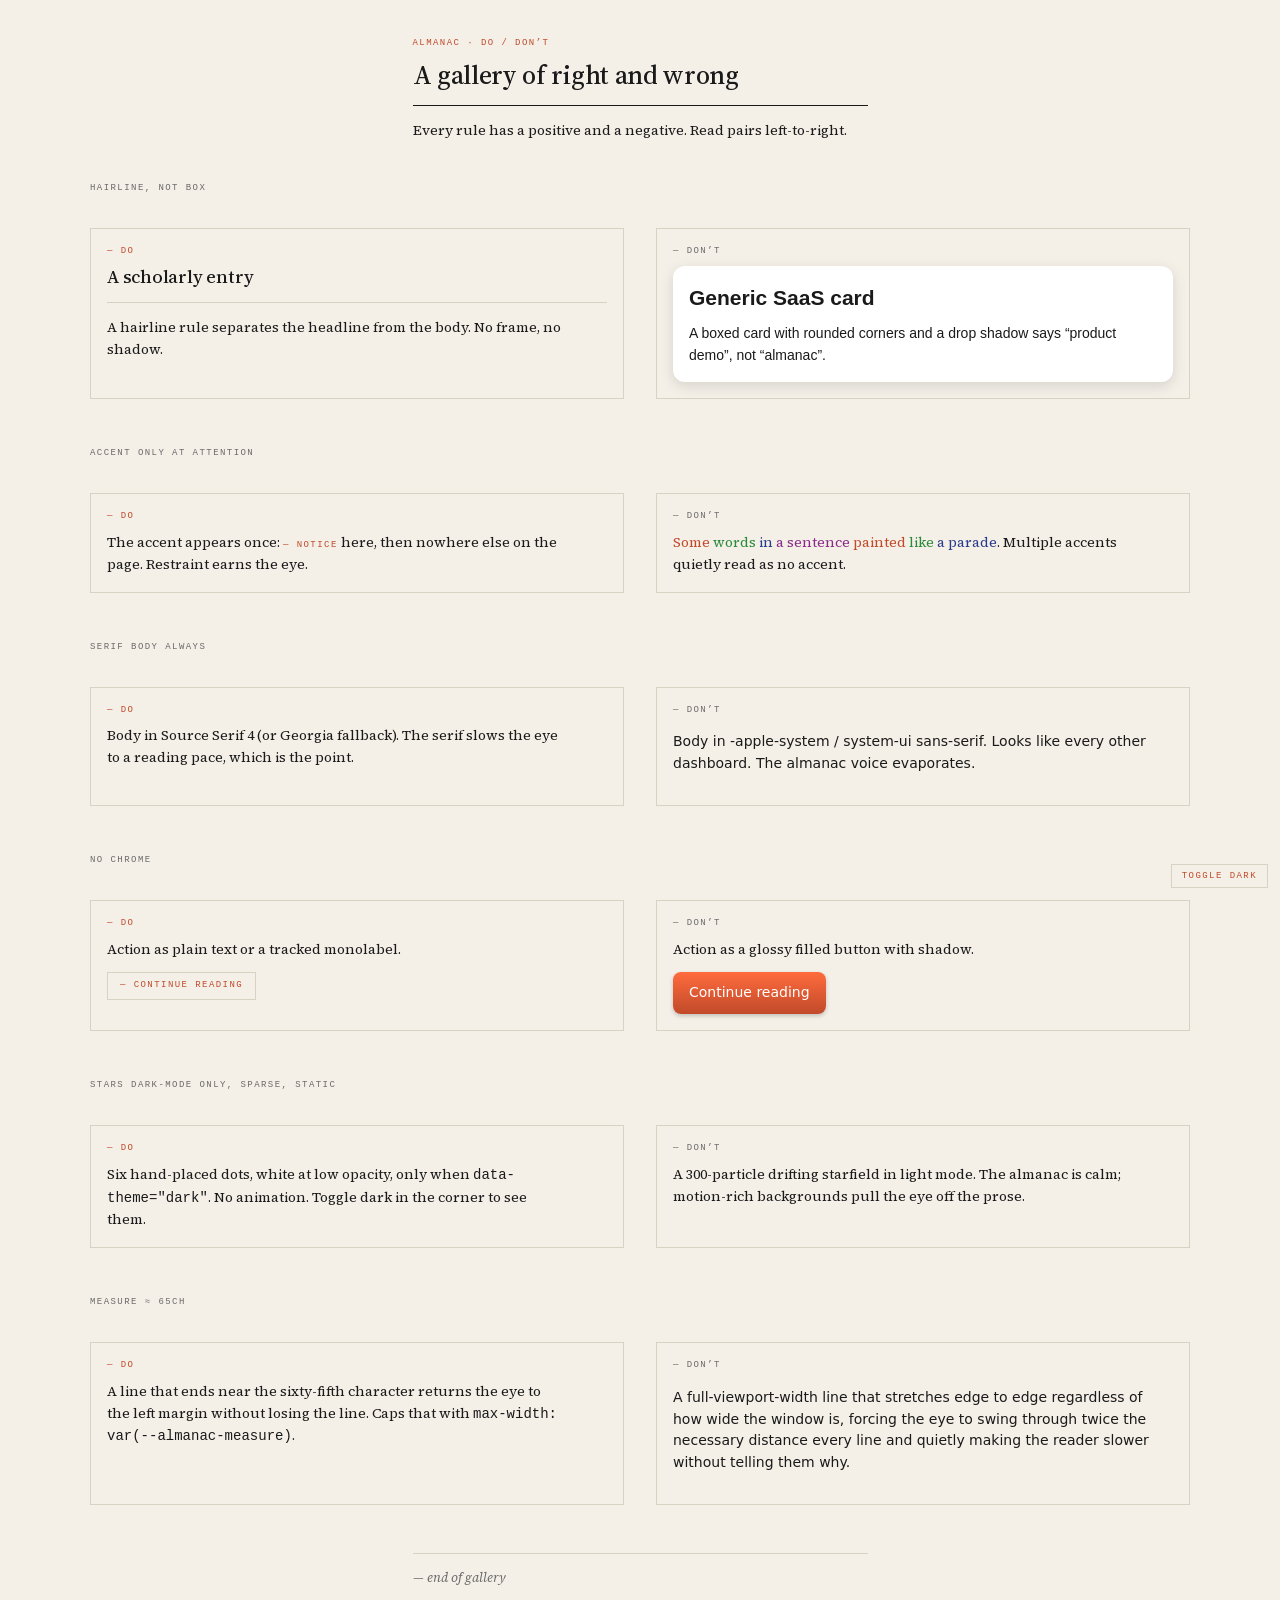
==== examples/web/gallery.html @ 85ac693a "Initial commit: Almanac design system v1.0 A small, cross-medium port of the SleeperChat iOS Almanac" ====
<!doctype html>
<!--
  gallery.html — side-by-side do/don't pairs.
  This file is deliberately the most concrete thing in the repo: every rule
  in DESIGN.md should be visible here as a "do" next to a "don't."
-->
<html lang="en" data-theme="light">
<head>
  <meta charset="utf-8">
  <meta name="viewport" content="width=device-width, initial-scale=1">
  <title>Almanac · Do / Don&rsquo;t</title>
  <link rel="stylesheet" href="../../tokens/tokens.css">
  <link rel="stylesheet" href="../../components/web/almanac.css">
  <style>
    /* Gallery-only layout. Not part of the design system. */
    .gallery-grid {
      display: grid;
      grid-template-columns: 1fr 1fr;
      gap: 32px;
      max-width: 1100px;
      margin: 0 auto;
    }
    .pair { display: contents; }
    .pair > .col { padding: 16px; border: 1px solid var(--almanac-rule-line); }
    .pair-title {
      grid-column: 1 / -1;
      font-family: var(--almanac-mono);
      font-size: 9px;
      letter-spacing: 0.16em;
      text-transform: uppercase;
      color: var(--almanac-fg-mute);
      margin-top: 16px;
    }
    .label {
      font-family: var(--almanac-mono);
      font-size: 9px;
      letter-spacing: 0.16em;
      text-transform: uppercase;
      margin-bottom: 8px;
      display: block;
    }
    .label.do  { color: var(--almanac-accent); }
    .label.dont { color: var(--almanac-fg-mute); }

    /* "Don't" demo styles — deliberately wrong. */
    .bad-card {
      background: white;
      border-radius: 12px;
      padding: 16px;
      box-shadow: 0 4px 14px rgba(0,0,0,0.12);
    }
    .bad-button {
      display: inline-block;
      padding: 10px 16px;
      background: linear-gradient(180deg, #ff6b3d, #c14a2a);
      color: white;
      border-radius: 8px;
      box-shadow: 0 2px 4px rgba(0,0,0,0.2);
      font-family: -apple-system, system-ui, sans-serif;
    }
    .bad-body {
      font-family: -apple-system, system-ui, sans-serif;
      max-width: none;
    }
    .bad-rainbow .a { color: #c14a2a; }
    .bad-rainbow .b { color: #2a8a3a; }
    .bad-rainbow .c { color: #2a3a8a; }
    .bad-rainbow .d { color: #8a2a8a; }
  </style>
</head>
<body class="almanac-page">

  <header class="almanac-prose">
    <span class="almanac-monolabel">Almanac · Do / Don&rsquo;t</span>
    <h1 class="almanac-headline" style="margin-top: 8px;">A gallery of right and wrong</h1>
    <hr class="almanac-header-divider">
    <p class="almanac-body">Every rule has a positive and a negative. Read pairs left-to-right.</p>
  </header>

  <main class="gallery-grid" style="margin-top: 24px;">

    <div class="pair-title">Hairline, not box</div>
    <div class="pair">
      <div class="col">
        <span class="label do">— DO</span>
        <h2 class="almanac-headline" style="font-size: 18px;">A scholarly entry</h2>
        <hr class="almanac-divider">
        <p class="almanac-body">A hairline rule separates the headline from the body. No frame, no shadow.</p>
      </div>
      <div class="col">
        <span class="label dont">— DON&rsquo;T</span>
        <div class="bad-card">
          <h2 style="margin: 0; font-family: -apple-system, sans-serif;">Generic SaaS card</h2>
          <p style="font-family: -apple-system, sans-serif; margin: 8px 0 0;">A boxed card with rounded corners and a drop shadow says &ldquo;product demo&rdquo;, not &ldquo;almanac&rdquo;.</p>
        </div>
      </div>
    </div>

    <div class="pair-title">Accent only at attention</div>
    <div class="pair">
      <div class="col">
        <span class="label do">— DO</span>
        <p class="almanac-body">
          The accent appears once: <span class="almanac-monolabel">— NOTICE</span>
          here, then nowhere else on the page. Restraint earns the eye.
        </p>
      </div>
      <div class="col bad-rainbow">
        <span class="label dont">— DON&rsquo;T</span>
        <p class="almanac-body">
          <span class="a">Some</span> <span class="b">words</span> <span class="c">in</span>
          <span class="d">a sentence</span> <span class="a">painted</span> <span class="b">like</span>
          <span class="c">a parade</span>. Multiple accents quietly read as no accent.
        </p>
      </div>
    </div>

    <div class="pair-title">Serif body always</div>
    <div class="pair">
      <div class="col">
        <span class="label do">— DO</span>
        <p class="almanac-body">
          Body in Source Serif 4 (or Georgia fallback). The serif slows the eye
          to a reading pace, which is the point.
        </p>
      </div>
      <div class="col">
        <span class="label dont">— DON&rsquo;T</span>
        <p class="bad-body">
          Body in -apple-system / system-ui sans-serif. Looks like every other
          dashboard. The almanac voice evaporates.
        </p>
      </div>
    </div>

    <div class="pair-title">No chrome</div>
    <div class="pair">
      <div class="col">
        <span class="label do">— DO</span>
        <p class="almanac-body" style="margin-bottom: 12px;">
          Action as plain text or a tracked monolabel.
        </p>
        <span class="almanac-monolabel" style="display: inline-block; padding: 6px 12px; border: 1px solid var(--almanac-rule-line);">— Continue reading</span>
      </div>
      <div class="col">
        <span class="label dont">— DON&rsquo;T</span>
        <p class="almanac-body" style="margin-bottom: 12px;">Action as a glossy filled button with shadow.</p>
        <span class="bad-button">Continue reading</span>
      </div>
    </div>

    <div class="pair-title">Stars dark-mode only, sparse, static</div>
    <div class="pair">
      <div class="col">
        <span class="label do">— DO</span>
        <p class="almanac-body">
          Six hand-placed dots, white at low opacity, only when
          <code>data-theme=&quot;dark&quot;</code>. No animation. Toggle
          dark in the corner to see them.
        </p>
      </div>
      <div class="col">
        <span class="label dont">— DON&rsquo;T</span>
        <p class="almanac-body">
          A 300-particle drifting starfield in light mode. The almanac is calm;
          motion-rich backgrounds pull the eye off the prose.
        </p>
      </div>
    </div>

    <div class="pair-title">Measure ≈ 65ch</div>
    <div class="pair">
      <div class="col">
        <span class="label do">— DO</span>
        <p class="almanac-body">
          A line that ends near the sixty-fifth character returns the eye to the
          left margin without losing the line. Caps that with <code>max-width:
          var(--almanac-measure)</code>.
        </p>
      </div>
      <div class="col">
        <span class="label dont">— DON&rsquo;T</span>
        <p class="bad-body" style="max-width: none;">
          A full-viewport-width line that stretches edge to edge regardless of how wide the window is, forcing the eye to swing through twice the necessary distance every line and quietly making the reader slower without telling them why.
        </p>
      </div>
    </div>

  </main>

  <footer class="almanac-prose" style="margin-top: 48px;">
    <hr class="almanac-divider">
    <p class="almanac-italic">— end of gallery</p>
  </footer>

  <button id="theme-toggle"
    style="position: fixed; bottom: 12px; right: 12px; font-family: var(--almanac-mono); font-size: 9px; letter-spacing: 0.16em; text-transform: uppercase; color: var(--almanac-accent); background: transparent; border: 1px solid var(--almanac-rule-line); padding: 6px 10px; cursor: pointer;">
    Toggle dark
  </button>
  <script>
    document.getElementById("theme-toggle").addEventListener("click", () => {
      const r = document.documentElement;
      r.setAttribute("data-theme", r.getAttribute("data-theme") === "dark" ? "light" : "dark");
    });
  </script>
</body>
</html>
---- tokens/tokens.css ----
/* GENERATED FROM tokens/tokens.json — DO NOT HAND-EDIT.
   Run `node scripts/generate.mjs` to refresh. (CSS custom properties) */

@font-face {
  font-family: 'Source Serif 4';
  src: url('../assets/fonts/source-serif-4-variable.woff2') format('woff2-variations');
  font-weight: 200 900;
  font-style: normal;
  font-display: swap;
}
@font-face {
  font-family: 'Source Serif 4';
  src: url('../assets/fonts/source-serif-4-italic-variable.woff2') format('woff2-variations');
  font-weight: 200 900;
  font-style: italic;
  font-display: swap;
}

:root {
  /* light palette */
  --almanac-paper:        #f4f0e8;
  --almanac-ink:          #1a1a1a;
  --almanac-mute:         #6a6a6a;
  --almanac-rust:         #c14a2a;
  --almanac-rule:         #d8d2c4;

  --almanac-bg:           var(--almanac-paper);
  --almanac-fg:           var(--almanac-ink);
  --almanac-fg-mute:      var(--almanac-mute);
  --almanac-accent:       var(--almanac-rust);
  --almanac-rule-line:    var(--almanac-rule);
  --almanac-header-rule:  var(--almanac-ink);
  --almanac-glow:         transparent;
  --almanac-night-top:    #161b24;
  --almanac-night-bottom: #0e1219;

  /* type */
  --almanac-serif:        "Source Serif 4", Georgia, "Iowan Old Style", Charter, serif;
  --almanac-mono:         "SF Mono", ui-monospace, Menlo, Consolas, monospace;
  --almanac-size-headline: 26px;
  --almanac-size-body:     14px;
  --almanac-size-italic:   13px;
  --almanac-size-monolabel: 9px;
  --almanac-line-headline: 1.2;
  --almanac-line-body:     1.55;
  --almanac-track-monolabel: 0.16em;
  --almanac-track-headline:  -0.012em;
  --almanac-measure:        65ch;

  /* space */
  --almanac-gutter:      22px;
  --almanac-section-gap: 14px;
  --almanac-hairline:    1px;

  /* motion */
  --almanac-cursor-blink: 1s;
}

/* Explicit dark via class or [data-theme="dark"] (preferred for SSR / manual toggles). */
:root.dark, :root[data-theme="dark"] {
  --almanac-bg:           var(--almanac-night-bottom);
  --almanac-fg:           #ebe4d4;
  --almanac-fg-mute:      #7a8a9a;
  --almanac-accent:       #d4a574;
  --almanac-rule-line:    rgba(255, 255, 255, 0.10);
  --almanac-header-rule:  rgba(235, 228, 212, 0.18);
  --almanac-glow:         rgba(212, 165, 116, 0.25);
}

/* OS-level preference, when no explicit toggle is set. */
@media (prefers-color-scheme: dark) {
  :root:not(.light):not([data-theme="light"]) {
    --almanac-bg:           var(--almanac-night-bottom);
    --almanac-fg:           #ebe4d4;
    --almanac-fg-mute:      #7a8a9a;
    --almanac-accent:       #d4a574;
    --almanac-rule-line:    rgba(255, 255, 255, 0.10);
    --almanac-header-rule:  rgba(235, 228, 212, 0.18);
    --almanac-glow:         rgba(212, 165, 116, 0.25);
  }
}
---- components/web/almanac.css ----
/*
  almanac.css — the Almanac component layer.
  Depends on tokens/tokens.css for variables and font-faces.
  Drop both into a page like:
    <link rel="stylesheet" href="/almanac-design/tokens/tokens.css">
    <link rel="stylesheet" href="/almanac-design/components/web/almanac.css">

  All components are class-based (no element resets beyond <body>).
  The :root.dark / [data-theme="dark"] toggle controls the palette.
*/

/* ---------- Page ----------------------------------------------------- */

.almanac-page {
  background: var(--almanac-bg);
  color: var(--almanac-fg);
  font-family: var(--almanac-serif);
  font-size: var(--almanac-size-body);
  line-height: var(--almanac-line-body);
  min-height: 100vh;
  padding: var(--almanac-gutter);
  position: relative;
  overflow-x: hidden;
}

/* Night sky gradient — only in dark mode. The body uses this as background. */
:root.dark .almanac-page,
:root[data-theme="dark"] .almanac-page {
  background:
    linear-gradient(to bottom,
      var(--almanac-night-top) 0%,
      var(--almanac-night-bottom) 100%);
}
@media (prefers-color-scheme: dark) {
  :root:not(.light):not([data-theme="light"]) .almanac-page {
    background:
      linear-gradient(to bottom,
        var(--almanac-night-top) 0%,
        var(--almanac-night-bottom) 100%);
  }
}

/* ---------- Starfield ------------------------------------------------ */

.almanac-starfield {
  position: absolute;
  inset: 0;
  pointer-events: none;
  z-index: 0;
  display: none;  /* hidden by default; shown only in dark mode */
}
:root.dark .almanac-starfield,
:root[data-theme="dark"] .almanac-starfield {
  display: block;
}
@media (prefers-color-scheme: dark) {
  :root:not(.light):not([data-theme="light"]) .almanac-starfield {
    display: block;
  }
}

/* All page content sits above the starfield */
.almanac-page > * {
  position: relative;
  z-index: 1;
}

/* ---------- Type primitives ----------------------------------------- */

.almanac-headline {
  font-family: var(--almanac-serif);
  font-size: var(--almanac-size-headline);
  line-height: var(--almanac-line-headline);
  letter-spacing: var(--almanac-track-headline);
  font-weight: 500;
  color: var(--almanac-fg);
  margin: 0;
}

.almanac-body {
  font-family: var(--almanac-serif);
  font-size: var(--almanac-size-body);
  line-height: var(--almanac-line-body);
  color: var(--almanac-fg);
  max-width: var(--almanac-measure);
  margin: 0;
}

.almanac-italic {
  font-style: italic;
  font-size: var(--almanac-size-italic);
  color: var(--almanac-fg-mute);
}

.almanac-mute {
  color: var(--almanac-fg-mute);
}

/* The MonoLabel — uppercase tracked tiny mono, accent color, dark-mode glow. */
.almanac-monolabel {
  font-family: var(--almanac-mono);
  font-size: var(--almanac-size-monolabel);
  letter-spacing: var(--almanac-track-monolabel);
  text-transform: uppercase;
  color: var(--almanac-accent);
  text-shadow: 0 0 4px var(--almanac-glow);
  font-weight: 500;
}

/* ---------- Rules / Dividers ---------------------------------------- */

.almanac-divider {
  height: var(--almanac-hairline);
  background: var(--almanac-rule-line);
  border: 0;
  margin: var(--almanac-section-gap) 0;
}

.almanac-header-divider {
  height: var(--almanac-hairline);
  background: var(--almanac-header-rule);
  border: 0;
  margin: var(--almanac-section-gap) 0;
}

/* ---------- Glyph --------------------------------------------------- */

.almanac-glyph {
  display: inline-block;
  width: 56px;
  height: 40px;
  color: var(--almanac-fg);
}
.almanac-glyph svg {
  width: 100%;
  height: 100%;
  display: block;
}

/* ---------- Chat column (the YOU / AGENT pattern) -------------------- */

.almanac-chat {
  max-width: var(--almanac-measure);
  margin: 0 auto;
  display: flex;
  flex-direction: column;
  gap: calc(var(--almanac-section-gap) * 1.5);
}

.almanac-chat-turn {
  display: flex;
  flex-direction: column;
  gap: 6px;
}

.almanac-chat-turn .speaker { display: block; }

/* You: italic body */
.almanac-chat-turn--you .body {
  font-family: var(--almanac-serif);
  font-style: italic;
  font-size: var(--almanac-size-italic);
  line-height: var(--almanac-line-body);
  color: var(--almanac-fg-mute);
}

/* Agent: roman body */
.almanac-chat-turn--agent .body {
  font-family: var(--almanac-serif);
  font-size: var(--almanac-size-body);
  line-height: var(--almanac-line-body);
  color: var(--almanac-fg);
}

/* Streaming cursor — 2px accent rectangle, blinks at cursorBlinkHz. */
.almanac-cursor {
  display: inline-block;
  width: 2px;
  height: 1em;
  vertical-align: -0.15em;
  background: var(--almanac-accent);
  margin-left: 2px;
  animation: almanac-blink var(--almanac-cursor-blink, 1s) steps(1, end) infinite;
}
@keyframes almanac-blink {
  0%, 50%   { opacity: 1; }
  50.01%, 100% { opacity: 0; }
}
@media (prefers-reduced-motion: reduce) {
  .almanac-cursor { animation: none; opacity: 1; }
}

/* ---------- Layout helpers ------------------------------------------ */

.almanac-prose {
  max-width: var(--almanac-measure);
  margin-left: auto;
  margin-right: auto;
}

.almanac-prose > * + * {
  margin-top: 1em;
}

.almanac-section + .almanac-section {
  margin-top: calc(var(--almanac-section-gap) * 2);
}

/* Links — inherited from text, accent-underlined on hover only. */
.almanac-page a {
  color: inherit;
  text-decoration-color: var(--almanac-rule-line);
  text-underline-offset: 0.2em;
}
.almanac-page a:hover {
  text-decoration-color: var(--almanac-accent);
}
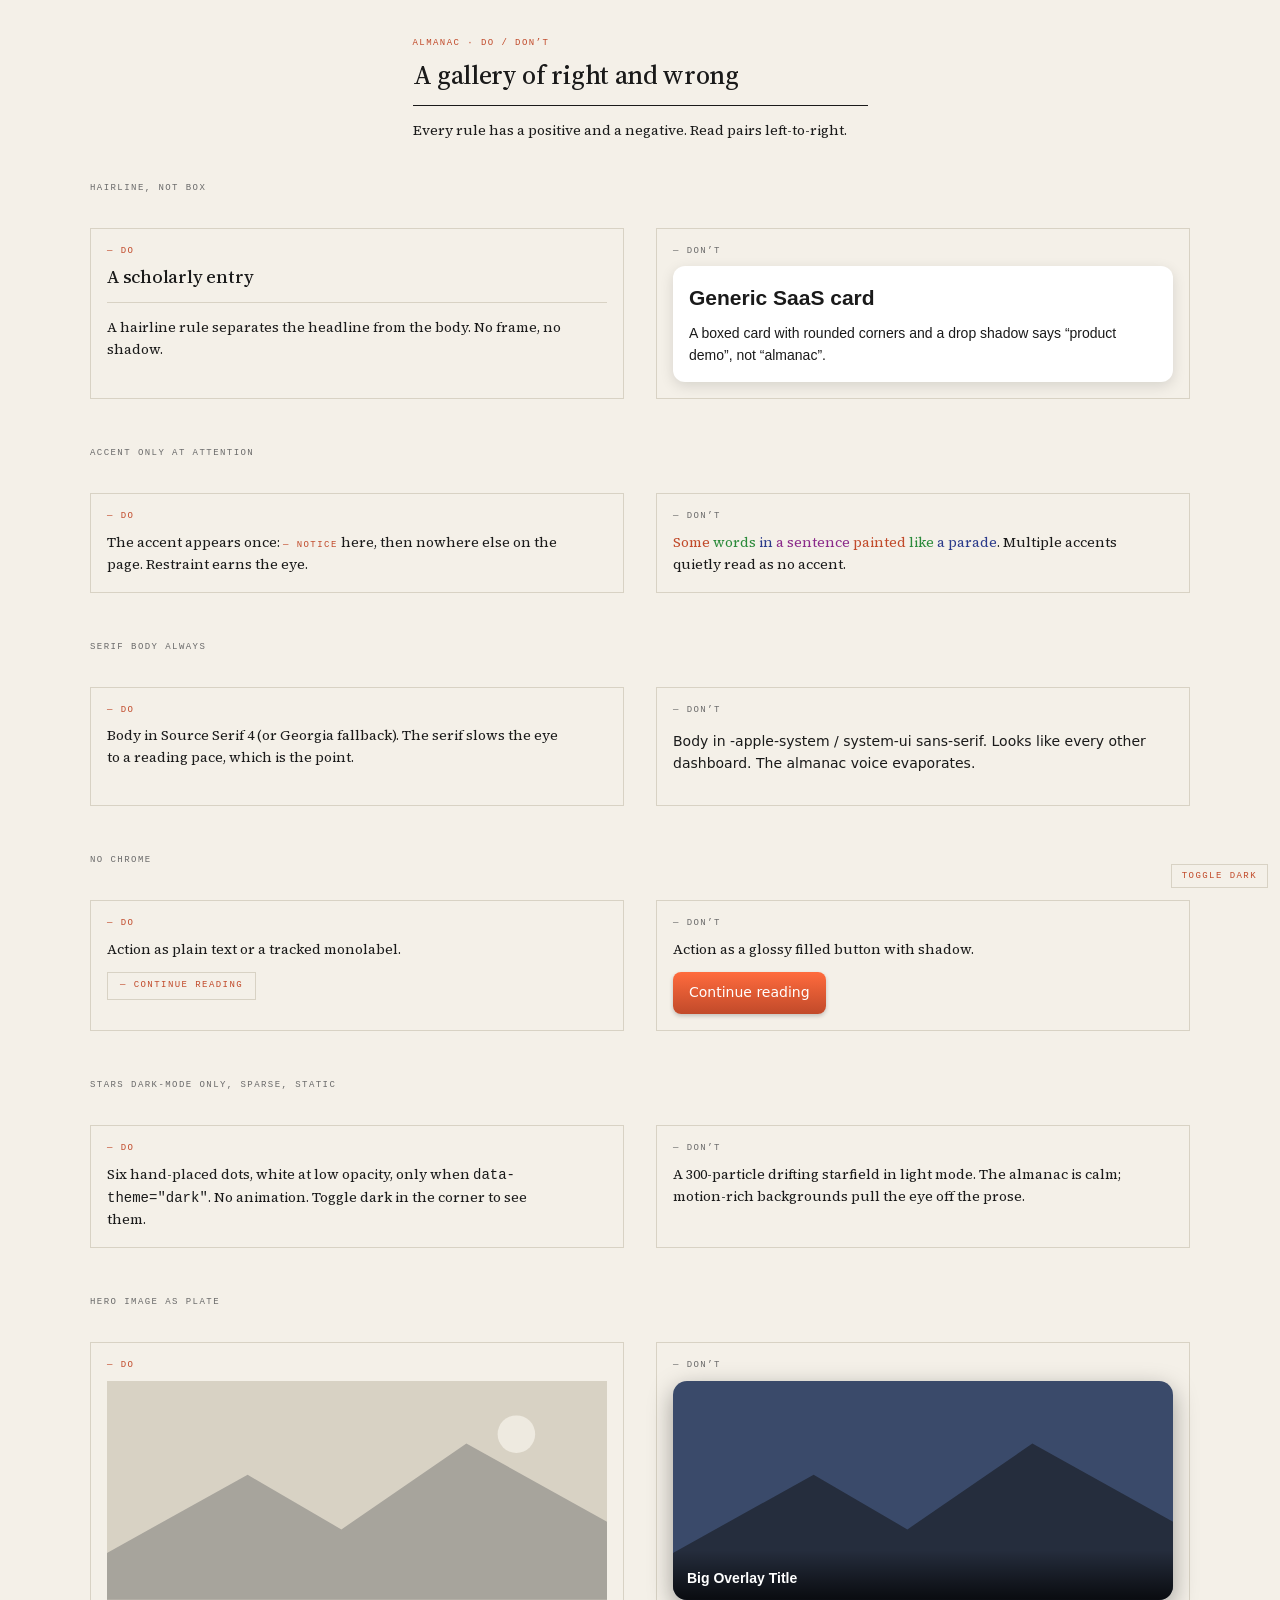
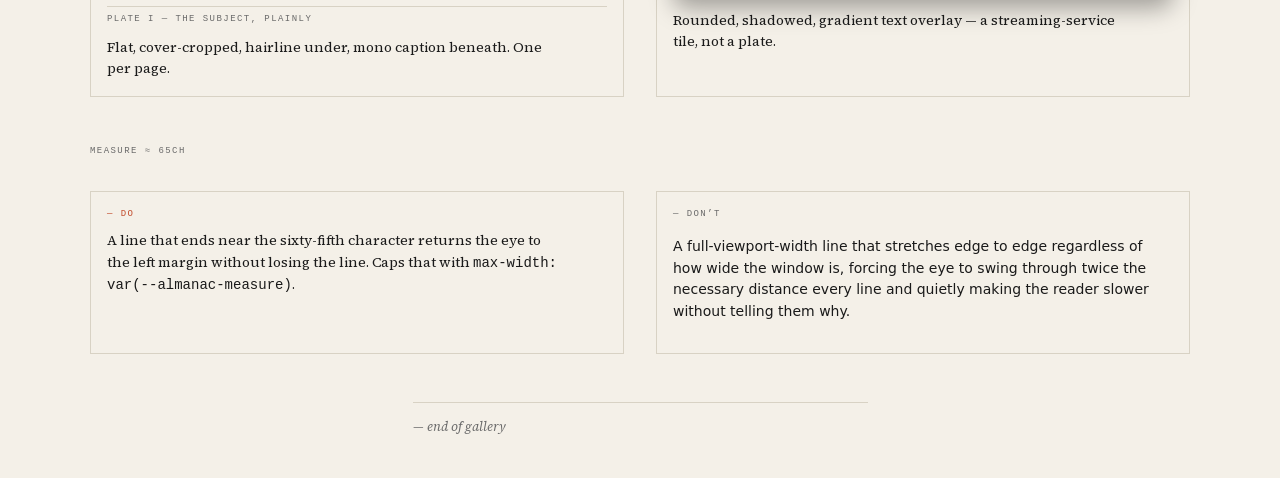
==== commit 0b93f802: "HeroImage — the plate: full-width hero photo primitive (v1 component) Figure with cover-cropped img " ====
--- a/examples/web/gallery.html
+++ b/examples/web/gallery.html
@@ -168,6 +168,35 @@
       </div>
     </div>
 
+    <div class="pair-title">Hero image as plate</div>
+    <div class="pair">
+      <div class="col">
+        <span class="label do">— DO</span>
+        <figure class="almanac-hero" style="--almanac-hero-ratio: 16 / 7;">
+          <svg viewBox="0 0 320 140" style="display:block;width:100%;aspect-ratio:16/7;background:var(--almanac-rule-line);" aria-label="placeholder photograph">
+            <path d="M0 110 L90 60 L150 95 L230 40 L320 90 L320 140 L0 140 Z" fill="var(--almanac-fg-mute)" opacity="0.45"/>
+            <circle cx="262" cy="34" r="12" fill="var(--almanac-bg)" opacity="0.8"/>
+          </svg>
+          <figcaption class="almanac-hero-caption">Plate I — the subject, plainly</figcaption>
+        </figure>
+        <p class="almanac-body" style="margin-top: 10px;">
+          Flat, cover-cropped, hairline under, mono caption beneath. One per page.
+        </p>
+      </div>
+      <div class="col">
+        <span class="label dont">— DON&rsquo;T</span>
+        <figure style="margin:0;position:relative;border-radius:14px;overflow:hidden;box-shadow:0 8px 24px rgba(0,0,0,0.35);">
+          <svg viewBox="0 0 320 140" style="display:block;width:100%;aspect-ratio:16/7;background:#3a4a6a;" aria-label="placeholder photograph">
+            <path d="M0 110 L90 60 L150 95 L230 40 L320 90 L320 140 L0 140 Z" fill="#111" opacity="0.5"/>
+          </svg>
+          <figcaption style="position:absolute;inset:auto 0 0 0;padding:18px 14px 10px;background:linear-gradient(transparent,rgba(0,0,0,0.75));color:#fff;font-family:-apple-system,sans-serif;font-weight:700;">Big Overlay Title</figcaption>
+        </figure>
+        <p class="almanac-body" style="margin-top: 10px;">
+          Rounded, shadowed, gradient text overlay — a streaming-service tile, not a plate.
+        </p>
+      </div>
+    </div>
+
     <div class="pair-title">Measure ≈ 65ch</div>
     <div class="pair">
       <div class="col">
--- a/components/web/almanac.css
+++ b/components/web/almanac.css
@@ -190,6 +190,51 @@
   .almanac-cursor { animation: none; opacity: 1; }
 }
 
+/* ---------- HeroImage (the plate) ------------------------------------ */
+/*
+  A full-width photographic plate at the top of a detail page — the almanac's
+  answer to a "hero image". Modeled on the tipped-in plate of an old book:
+  flat, cover-cropped, a hairline under it, a tracked mono caption beneath.
+  One per page. Never rounded, never shadowed, never text-overlaid.
+  Override the crop with --almanac-hero-ratio on the figure.
+*/
+
+.almanac-hero {
+  margin: 0;
+  width: 100%;
+}
+
+.almanac-hero img {
+  display: block;
+  width: 100%;
+  aspect-ratio: var(--almanac-hero-ratio, 16 / 7);
+  object-fit: cover;
+  border: 0;
+  border-radius: 0;
+}
+
+/* Photos sink into the night paper instead of glowing against it. */
+:root.dark .almanac-hero img,
+:root[data-theme="dark"] .almanac-hero img {
+  filter: brightness(0.9) saturate(0.95);
+}
+@media (prefers-color-scheme: dark) {
+  :root:not(.light):not([data-theme="light"]) .almanac-hero img {
+    filter: brightness(0.9) saturate(0.95);
+  }
+}
+
+.almanac-hero-caption {
+  font-family: var(--almanac-mono);
+  font-size: var(--almanac-size-monolabel);
+  letter-spacing: var(--almanac-track-monolabel);
+  text-transform: uppercase;
+  color: var(--almanac-fg-mute);
+  border-top: var(--almanac-hairline) solid var(--almanac-rule-line);
+  padding-top: 6px;
+  margin-top: 6px;
+}
+
 /* ---------- Layout helpers ------------------------------------------ */
 
 .almanac-prose {
